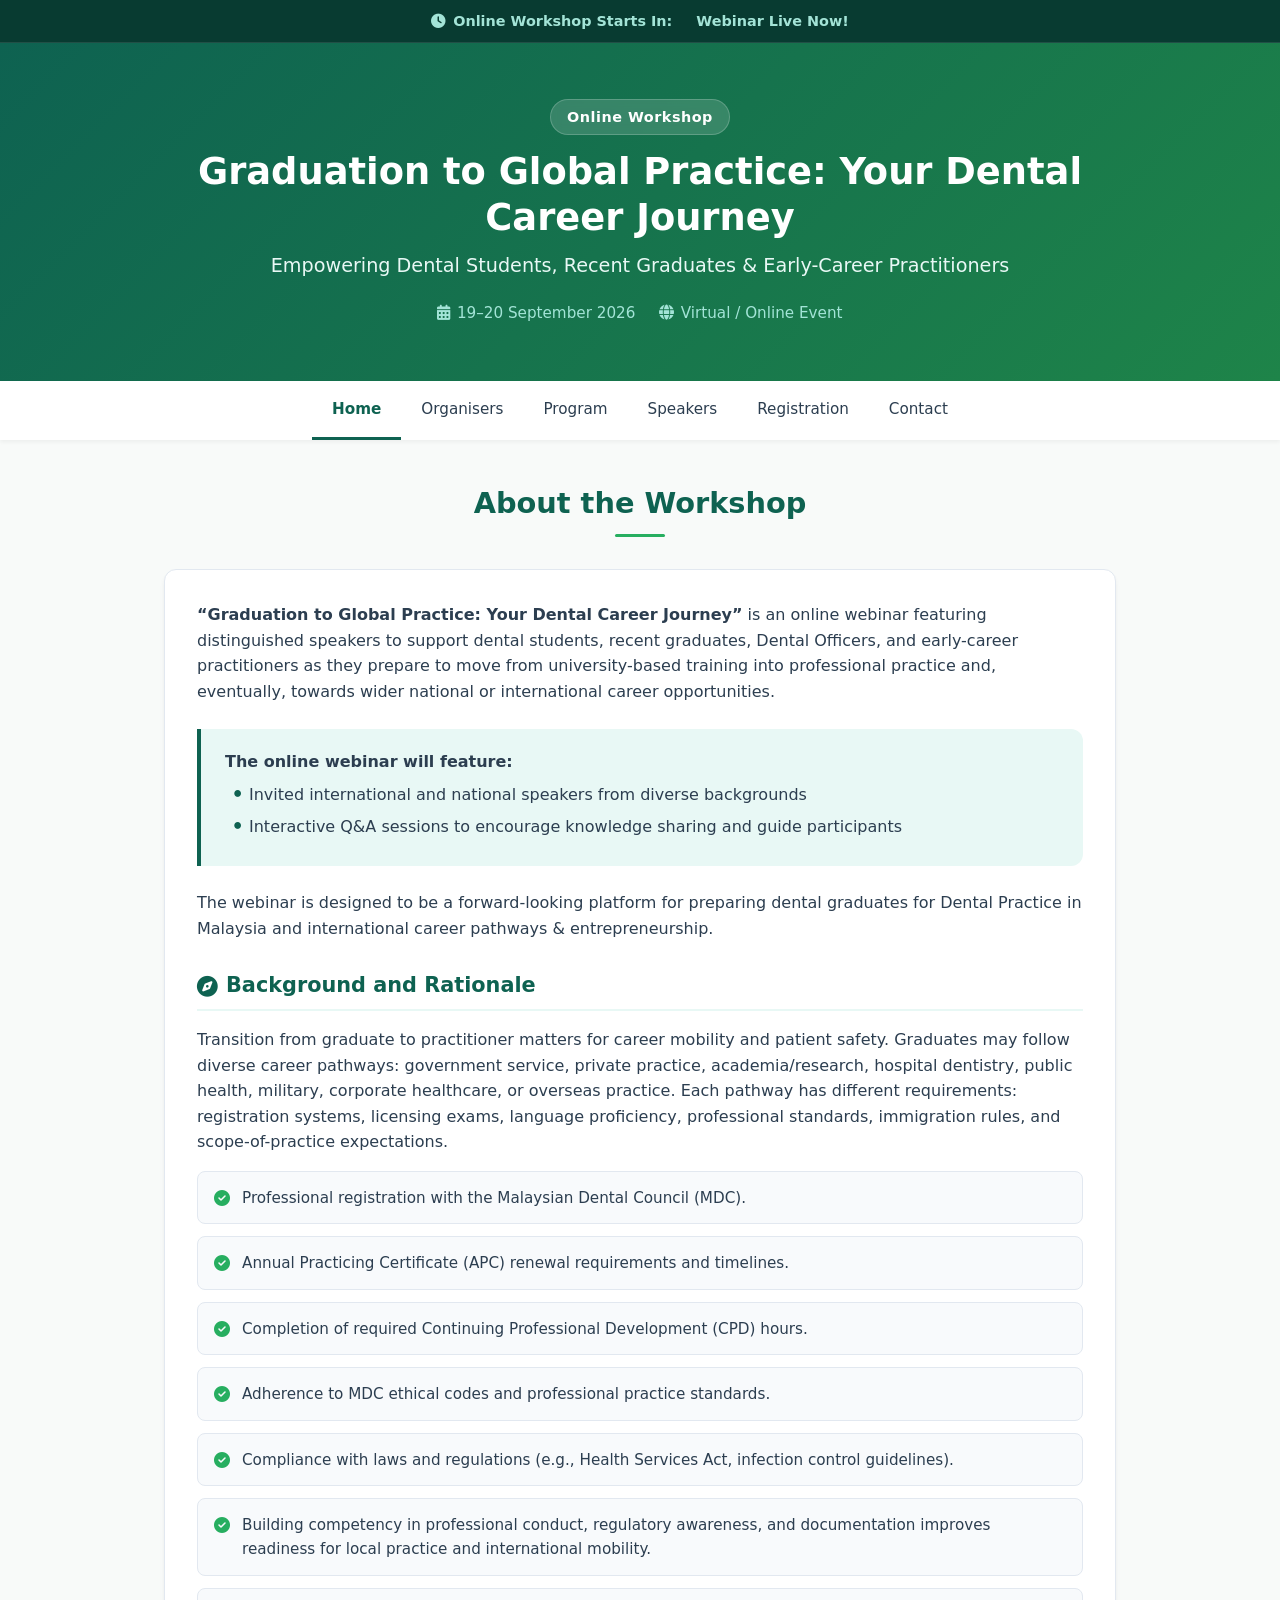
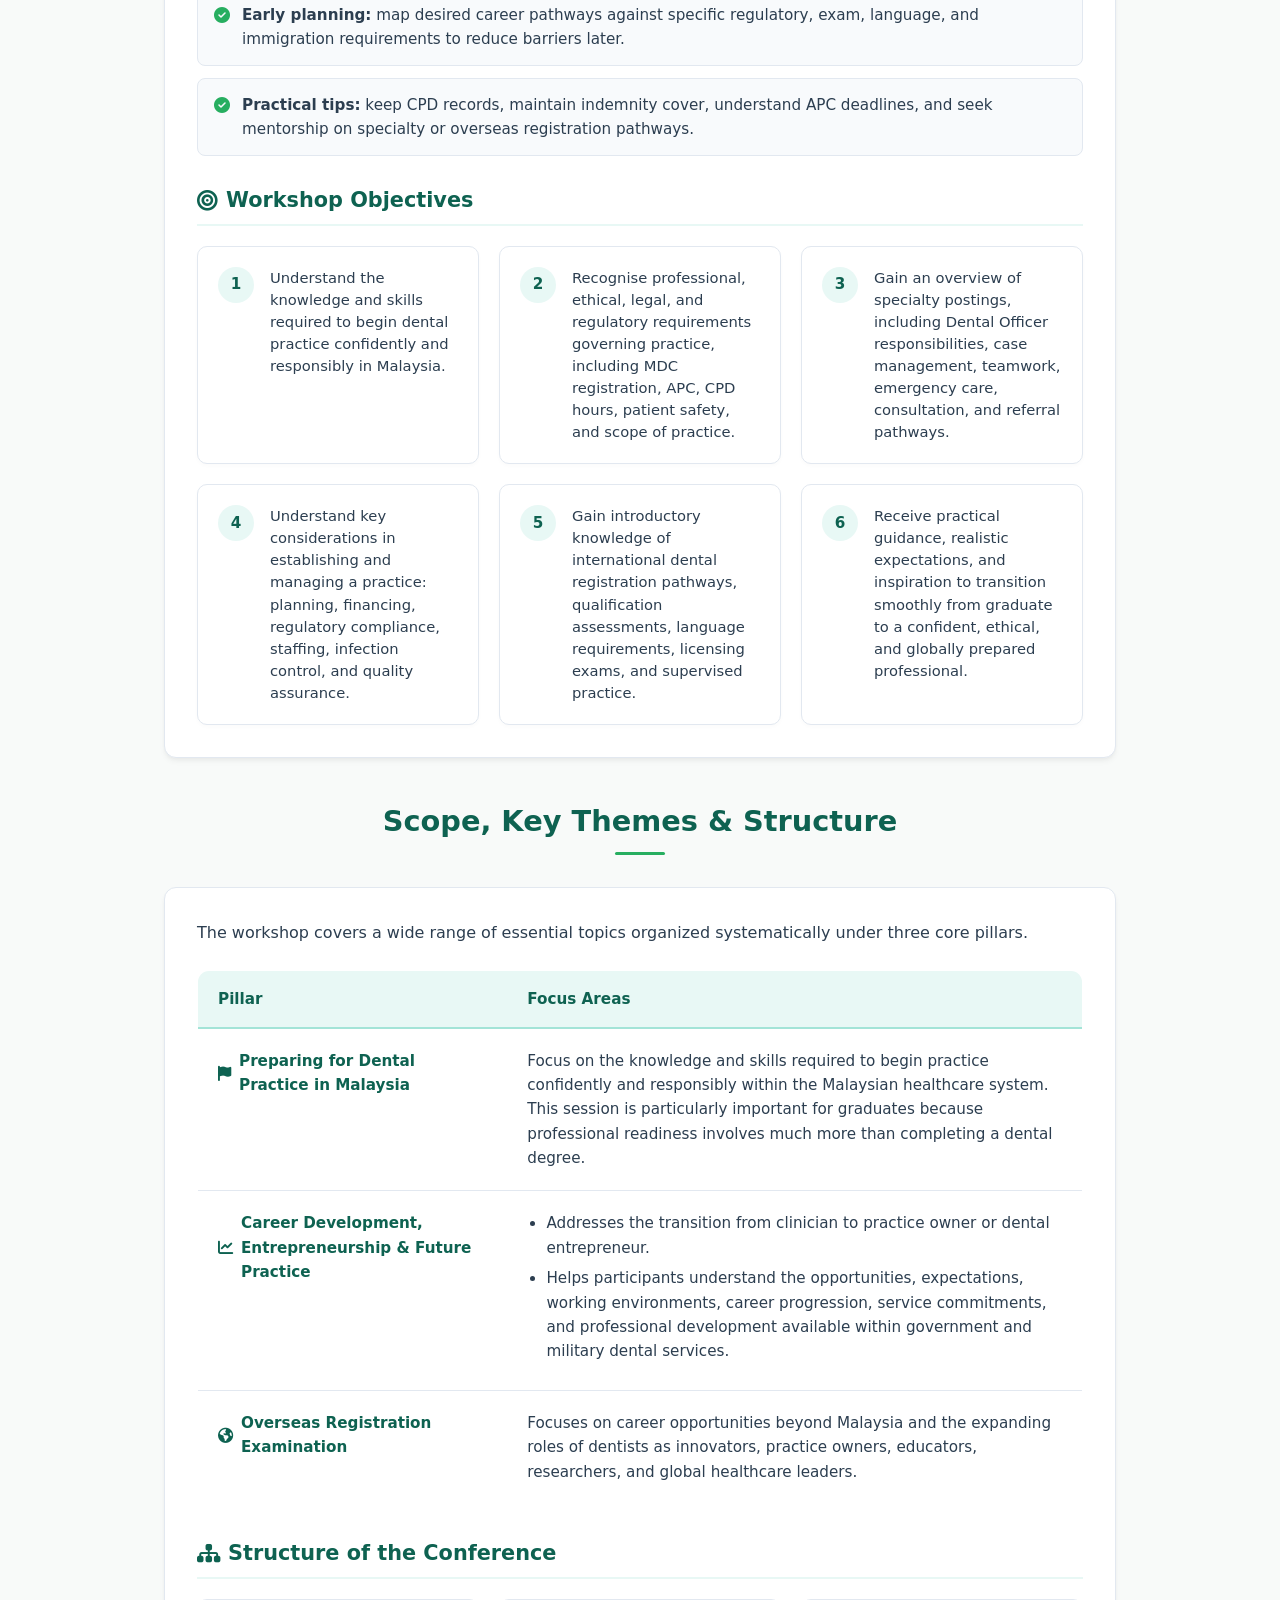
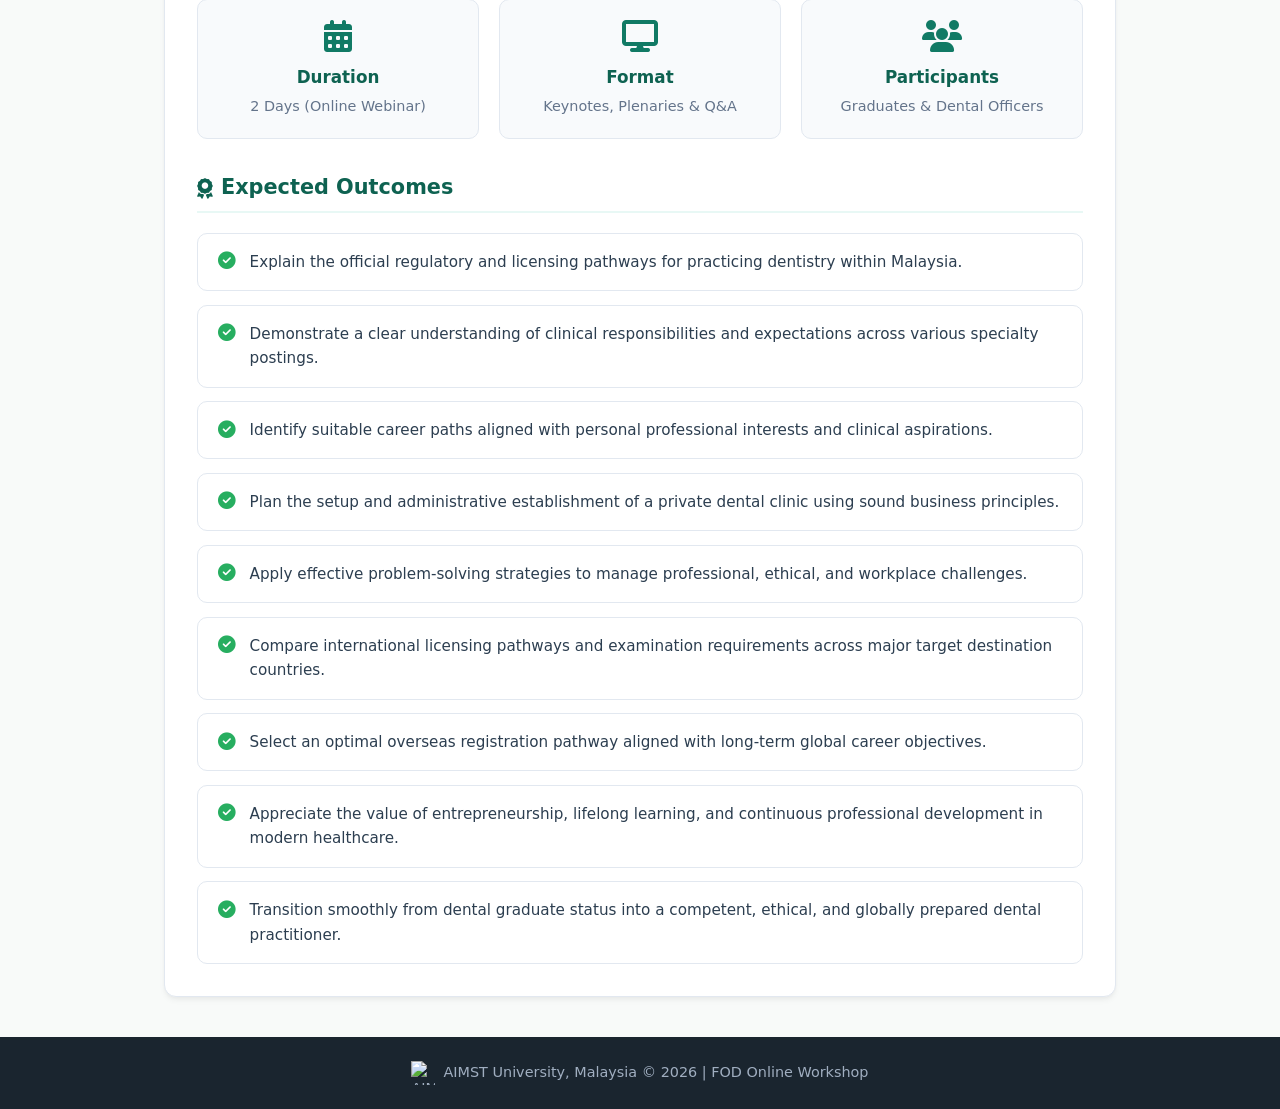
==== index.html @ 6276ccff "Add files via upload" ====
<!DOCTYPE html>
<html lang="en">

<head>
    <base href=".">
    <meta charset="UTF-8">
    <meta name="viewport" content="width=device-width, initial-scale=1.0">
    <link rel="shortcut icon" type="image/png" href="assets/aimst logo favicon.png"/>
    <meta name="description" content="Online Workshop - AIMST University">
    <title>Home | Online Workshop</title>

    <!-- Font Awesome Icons -->
    <link rel="stylesheet" href="https://cdnjs.cloudflare.com/ajax/libs/font-awesome/6.4.0/css/all.min.css">
    
    <style>
        :root {
            --primary: #0e6251;
            --primary-light: #117a65;
            --secondary: #27ae60;
            --accent: #f39c12;
            --bg-body: #f8faf9;
            --bg-card: #ffffff;
            --text-main: #2c3e50;
            --text-muted: #64748b;
            --border-color: #e2e8f0;
            --radius: 12px;
            --shadow: 0 4px 6px -1px rgba(0, 0, 0, 0.05), 0 2px 4px -1px rgba(0, 0, 0, 0.03);
            --shadow-hover: 0 10px 15px -3px rgba(0, 0, 0, 0.1), 0 4px 6px -2px rgba(0, 0, 0, 0.05);
        }

        * {
            box-sizing: border-box;
            margin: 0;
            padding: 0;
        }

        body {
            font-family: 'Segoe UI', system-ui, -apple-system, Roboto, sans-serif;
            background-color: var(--bg-body);
            color: var(--text-main);
            line-height: 1.6;
        }

        /* Countdown Bar Top Header */
        .countdown-bar {
            background: #083b31;
            color: #ffffff;
            padding: 0.6rem 1rem;
            text-align: center;
            font-size: 0.9rem;
            border-bottom: 1px solid rgba(255, 255, 255, 0.1);
        }

        .countdown-wrapper {
            max-width: 1000px;
            margin: 0 auto;
            display: flex;
            align-items: center;
            justify-content: center;
            gap: 1.5rem;
            flex-wrap: wrap;
        }

        .countdown-title {
            font-weight: 600;
            display: flex;
            align-items: center;
            gap: 0.5rem;
            color: #a3e4d7;
        }

        .timer {
            display: flex;
            gap: 0.5rem;
            align-items: center;
        }

        .timer-unit {
            background: rgba(255, 255, 255, 0.12);
            padding: 0.2rem 0.5rem;
            border-radius: 6px;
            min-width: 48px;
            text-align: center;
        }

        .timer-value {
            font-size: 1rem;
            font-weight: 700;
            color: #ffffff;
            line-height: 1;
        }

        .timer-label {
            font-size: 0.65rem;
            text-transform: uppercase;
            color: #cbd5e1;
            margin-top: 2px;
        }

        /* Hero Banner */
        .banner {
            position: relative;
            background: linear-gradient(135deg, #0e6251 0%, #1e8449 100%);
            color: white;
            padding: 3.5rem 1.5rem;
            text-align: center;
        }

        .banner-content {
            max-width: 1000px;
            margin: 0 auto;
        }

        .banner .badge {
            display: inline-block;
            background: rgba(255, 255, 255, 0.15);
            backdrop-filter: blur(5px);
            padding: 0.35rem 1rem;
            border-radius: 50px;
            font-size: 0.9rem;
            font-weight: 600;
            letter-spacing: 0.5px;
            margin-bottom: 0.85rem;
            border: 1px solid rgba(255, 255, 255, 0.2);
        }

        .banner h1 {
            font-size: 2.3rem;
            font-weight: 700;
            margin-bottom: 0.6rem;
            line-height: 1.25;
        }

        .banner p.subtitle {
            font-size: 1.2rem;
            color: #e8f8f5;
            margin-bottom: 1.2rem;
            font-weight: 500;
        }

        .banner-meta {
            display: flex;
            justify-content: center;
            gap: 1.5rem;
            font-size: 0.95rem;
            color: #a3e4d7;
            flex-wrap: wrap;
        }

        .banner-meta item {
            display: flex;
            align-items: center;
            gap: 0.4rem;
        }

        /* Navigation Bar */
        .nav-wrapper {
            background-color: #ffffff;
            box-shadow: 0 2px 4px rgba(0,0,0,0.05);
            position: sticky;
            top: 0;
            z-index: 100;
        }

        .navigation {
            display: flex;
            justify-content: center;
            flex-wrap: wrap;
            list-style: none;
            max-width: 1100px;
            margin: 0 auto;
            padding: 0;
        }

        .navigation li a {
            display: block;
            padding: 1rem 1.25rem;
            color: var(--text-main);
            text-decoration: none;
            font-weight: 500;
            font-size: 0.95rem;
            transition: all 0.2s ease;
            border-bottom: 3px solid transparent;
        }

        .navigation li a:hover {
            color: var(--primary);
            background-color: #f1f8f5;
        }

        .navigation li a.current {
            color: var(--primary);
            border-bottom-color: var(--primary);
            font-weight: 600;
        }

        /* Main Container */
        .container {
            max-width: 1000px;
            margin: 2.5rem auto;
            padding: 0 1.5rem;
        }

        .section-header {
            display: flex;
            align-items: center;
            gap: 1rem;
            margin-bottom: 1.5rem;
        }

        .section-num {
            font-size: 2rem;
            font-weight: 800;
            color: var(--secondary);
            opacity: 0.6;
            line-height: 1;
        }

        .section-title {
            text-align: center;
            font-size: 1.8rem;
            color: var(--primary);
            margin-bottom: 2rem;
            position: relative;
        }

        .section-title::after {
            content: "";
            display: block;
            width: 50px;
            height: 3px;
            background: var(--secondary);
            margin: 0.5rem auto 0;
            border-radius: 2px;
        }

        /* Cards & Content Layout */
        .card {
            background: var(--bg-card);
            border: 1px solid var(--border-color);
            border-radius: var(--radius);
            padding: 2rem;
            box-shadow: var(--shadow);
            margin-bottom: 2.5rem;
        }

        .highlight-box {
            background: #e8f8f5;
            border-left: 4px solid var(--primary);
            padding: 1.25rem 1.5rem;
            border-radius: 0 var(--radius) var(--radius) 0;
            margin: 1.5rem 0;
        }

        .highlight-box ul {
            list-style: none;
            margin-top: 0.5rem;
        }

        .highlight-box ul li {
            position: relative;
            padding-left: 1.5rem;
            margin-bottom: 0.4rem;
        }

        .highlight-box ul li::before {
            content: "•";
            color: var(--primary);
            font-weight: bold;
            font-size: 1.2rem;
            position: absolute;
            left: 0.4rem;
            top: -2px;
        }

        .sub-heading {
            font-size: 1.3rem;
            color: var(--primary);
            margin: 1.75rem 0 1rem;
            display: flex;
            align-items: center;
            gap: 0.5rem;
            border-bottom: 2px solid #e8f8f5;
            padding-bottom: 0.4rem;
        }

        /* Checkpoint & Checklist Lists */
        .check-list {
            list-style: none;
            margin: 1rem 0;
            display: grid;
            gap: 0.75rem;
        }

        .check-list li {
            display: flex;
            align-items: flex-start;
            gap: 0.75rem;
            background: #f8fafc;
            padding: 0.85rem 1rem;
            border-radius: 8px;
            border: 1px solid var(--border-color);
            font-size: 0.95rem;
        }

        .check-list li i {
            color: var(--secondary);
            margin-top: 0.25rem;
            font-size: 1rem;
        }

        /* Objectives Grid */
        .objectives-grid {
            display: grid;
            grid-template-columns: repeat(auto-fit, minmax(280px, 1fr));
            gap: 1.25rem;
            margin-top: 1.25rem;
        }

        .obj-card {
            background: #ffffff;
            border: 1px solid var(--border-color);
            border-radius: 10px;
            padding: 1.25rem;
            box-shadow: 0 2px 4px rgba(0,0,0,0.02);
            display: flex;
            gap: 1rem;
            transition: transform 0.2s ease;
        }

        .obj-card:hover {
            transform: translateY(-2px);
            border-color: #a3e4d7;
        }

        .obj-num {
            background: #e8f8f5;
            color: var(--primary);
            font-weight: 700;
            width: 36px;
            height: 36px;
            border-radius: 50%;
            display: flex;
            align-items: center;
            justify-content: center;
            flex-shrink: 0;
            font-size: 0.95rem;
        }

        .obj-text {
            font-size: 0.92rem;
            color: var(--text-main);
            line-height: 1.5;
        }

        .content-card {
            background: var(--bg-card);
            border: 1px solid var(--border-color);
            border-radius: var(--radius);
            padding: 2rem;
            box-shadow: var(--shadow);
            margin-bottom: 2.5rem;
        }

        /* Section 02 Specific Styling */
        .pillars-table-wrapper {
            overflow-x: auto;
            margin: 1.5rem 0 2rem;
        }

        .pillars-table {
            width: 100%;
            border-collapse: collapse;
            border: 1px solid var(--border-color);
            border-radius: var(--radius);
            overflow: hidden;
            background: #ffffff;
        }

        .pillars-table th {
            background-color: #e8f8f5;
            color: var(--primary);
            padding: 1rem 1.25rem;
            text-align: left;
            font-size: 0.95rem;
            font-weight: 700;
            border-bottom: 2px solid #a3e4d7;
        }

        .pillars-table td {
            padding: 1.25rem;
            border-bottom: 1px solid var(--border-color);
            vertical-align: top;
            font-size: 0.95rem;
        }

        .pillars-table tr:last-child td {
            border-bottom: none;
        }

        .pillar-title {
            font-weight: 700;
            color: var(--primary);
            display: flex;
            align-items: center;
            gap: 0.5rem;
        }

        .pillars-table td ul {
            padding-left: 1.2rem;
            margin: 0;
        }

        .pillars-table td ul li {
            margin-bottom: 0.4rem;
        }

        .structure-grid {
            display: grid;
            grid-template-columns: repeat(auto-fit, minmax(220px, 1fr));
            gap: 1.25rem;
            margin: 1.25rem 0 2rem;
        }

        .struct-card {
            background: #f8fafc;
            border: 1px solid var(--border-color);
            border-radius: 10px;
            padding: 1.25rem;
            text-align: center;
        }

        .struct-card i {
            font-size: 2rem;
            color: var(--primary-light);
            margin-bottom: 0.75rem;
        }

        .struct-card h4 {
            color: var(--primary);
            font-size: 1.05rem;
            margin-bottom: 0.3rem;
        }

        .struct-card p {
            font-size: 0.9rem;
            color: var(--text-muted);
            margin: 0;
        }

        .outcomes-list {
            list-style: none;
            padding: 0;
            display: grid;
            gap: 0.85rem;
            margin-top: 1.25rem;
        }

        .outcomes-list li {
            display: flex;
            align-items: flex-start;
            gap: 0.85rem;
            background: #ffffff;
            border: 1px solid var(--border-color);
            padding: 1rem 1.25rem;
            border-radius: 10px;
            font-size: 0.95rem;
            transition: border-color 0.2s ease;
        }

        .outcomes-list li:hover {
            border-color: #a3e4d7;
        }

        .outcomes-list li i {
            color: var(--secondary);
            font-size: 1.1rem;
            margin-top: 0.15rem;
        }

        /* Footer */
        footer {
            background-color: #1a252f;
            color: #a0aec0;
            text-align: center;
            padding: 1.5rem;
            font-size: 0.9rem;
            display: flex;
            align-items: center;
            justify-content: center;
            gap: 0.5rem;
            flex-wrap: wrap;
        }

        footer img {
            width: 24px;
            height: 24px;
            object-fit: contain;
        }

        /* Responsive */
        @media (max-width: 768px) {
            .countdown-wrapper {
                flex-direction: column;
                gap: 0.4rem;
            }

            .banner h1 {
                font-size: 1.6rem;
            }

            .navigation li a {
                padding: 0.75rem 0.8rem;
                font-size: 0.85rem;
            }

            .card {
                padding: 1.25rem;
            }

            .content-card {
                padding: 1.25rem;
                grid-template-columns: 1fr;
            }
        }
    </style>
</head>

<body>

    <!-- Countdown Timer Header -->
    <div class="countdown-bar">
        <div class="countdown-wrapper">
            <div class="countdown-title">
                <i class="fa-solid fa-clock"></i> Online Workshop Starts In:
            </div>
            <div class="timer" id="timer">
                <div class="timer-unit">
                    <div class="timer-value" id="days">00</div>
                    <div class="timer-label">Days</div>
                </div>
                <div class="timer-unit">
                    <div class="timer-value" id="hours">00</div>
                    <div class="timer-label">Hours</div>
                </div>
                <div class="timer-unit">
                    <div class="timer-value" id="minutes">00</div>
                    <div class="timer-label">Mins</div>
                </div>
                <div class="timer-unit">
                    <div class="timer-value" id="seconds">00</div>
                    <div class="timer-label">Secs</div>
                </div>
            </div>
        </div>
    </div>

    <!-- Header Banner -->
    <header class="banner">
        <div class="banner-content">
            <span class="badge">Online Workshop</span>
            <h1>Graduation to Global Practice: Your Dental Career Journey</h1>
            <p class="subtitle">Empowering Dental Students, Recent Graduates & Early-Career Practitioners</p>
            <div class="banner-meta">
                <item><i class="fa-solid fa-calendar-days"></i> 19–20 September 2026</item>
                <item><i class="fa-solid fa-globe"></i> Virtual / Online Event</item>
                <!-- <item><i class="fa-solid fa-building-columns"></i> AIMST University Faculty of Dentistry</item> -->
            </div>
        </div>
    </header>

    <!-- Navigation Bar -->
    <nav class="nav-wrapper">
        <ul class="navigation">
            <li><a class="current" href="index.html">Home</a></li>
            <li><a href="organiser.html">Organisers</a></li>
            <li><a href="program.html">Program</a></li>
            <li><a href="speakers.html">Speakers</a></li>
            <li><a href="registration.html">Registration</a></li>
            <li><a href="contact.html">Contact</a></li>
        </ul>
    </nav>

    <!-- Main Content -->
    <main class="container">
        <h2 class="section-title">About the Workshop</h2>
        <!-- Section 01: About the Workshop -->
        <div class="card">

            <p>
                <strong>“Graduation to Global Practice: Your Dental Career Journey”</strong> is an online webinar featuring distinguished speakers to support dental students, recent graduates, Dental Officers, and early-career practitioners as they prepare to move from university-based training into professional practice and, eventually, towards wider national or international career opportunities.
            </p>

            <div class="highlight-box">
                <strong>The online webinar will feature:</strong>
                <ul>
                    <li>Invited international and national speakers from diverse backgrounds</li>
                    <li>Interactive Q&amp;A sessions to encourage knowledge sharing and guide participants</li>
                </ul>
            </div>

            <p>
                The webinar is designed to be a forward-looking platform for preparing dental graduates for Dental Practice in Malaysia and international career pathways &amp; entrepreneurship.
            </p>

            <h3 class="sub-heading"><i class="fa-solid fa-compass"></i> Background and Rationale</h3>
            <p>
                Transition from graduate to practitioner matters for career mobility and patient safety. Graduates may follow diverse career pathways: government service, private practice, academia/research, hospital dentistry, public health, military, corporate healthcare, or overseas practice. Each pathway has different requirements: registration systems, licensing exams, language proficiency, professional standards, immigration rules, and scope-of-practice expectations.
            </p>

            <ul class="check-list">
                <li><i class="fa-solid fa-circle-check"></i> <span>Professional registration with the Malaysian Dental Council (MDC).</span></li>
                <li><i class="fa-solid fa-circle-check"></i> <span>Annual Practicing Certificate (APC) renewal requirements and timelines.</span></li>
                <li><i class="fa-solid fa-circle-check"></i> <span>Completion of required Continuing Professional Development (CPD) hours.</span></li>
                <li><i class="fa-solid fa-circle-check"></i> <span>Adherence to MDC ethical codes and professional practice standards.</span></li>
                <li><i class="fa-solid fa-circle-check"></i> <span>Compliance with laws and regulations (e.g., Health Services Act, infection control guidelines).</span></li>
                <li><i class="fa-solid fa-circle-check"></i> <span>Building competency in professional conduct, regulatory awareness, and documentation improves readiness for local practice and international mobility.</span></li>
                <li><i class="fa-solid fa-circle-check"></i> <span><strong>Early planning:</strong> map desired career pathways against specific regulatory, exam, language, and immigration requirements to reduce barriers later.</span></li>
                <li><i class="fa-solid fa-circle-check"></i> <span><strong>Practical tips:</strong> keep CPD records, maintain indemnity cover, understand APC deadlines, and seek mentorship on specialty or overseas registration pathways.</span></li>
            </ul>

            <h3 class="sub-heading"><i class="fa-solid fa-bullseye"></i> Workshop Objectives</h3>
            <div class="objectives-grid">
                <div class="obj-card">
                    <div class="obj-num">1</div>
                    <div class="obj-text">Understand the knowledge and skills required to begin dental practice confidently and responsibly in Malaysia.</div>
                </div>
                <div class="obj-card">
                    <div class="obj-num">2</div>
                    <div class="obj-text">Recognise professional, ethical, legal, and regulatory requirements governing practice, including MDC registration, APC, CPD hours, patient safety, and scope of practice.</div>
                </div>
                <div class="obj-card">
                    <div class="obj-num">3</div>
                    <div class="obj-text">Gain an overview of specialty postings, including Dental Officer responsibilities, case management, teamwork, emergency care, consultation, and referral pathways.</div>
                </div>
                <div class="obj-card">
                    <div class="obj-num">4</div>
                    <div class="obj-text">Understand key considerations in establishing and managing a practice: planning, financing, regulatory compliance, staffing, infection control, and quality assurance.</div>
                </div>
                <div class="obj-card">
                    <div class="obj-num">5</div>
                    <div class="obj-text">Gain introductory knowledge of international dental registration pathways, qualification assessments, language requirements, licensing exams, and supervised practice.</div>
                </div>
                <div class="obj-card">
                    <div class="obj-num">6</div>
                    <div class="obj-text">Receive practical guidance, realistic expectations, and inspiration to transition smoothly from graduate to a confident, ethical, and globally prepared professional.</div>
                </div>
            </div>
        </div>

        <h2 class="section-title">Scope, Key Themes & Structure</h2>

        <div class="content-card">
            <p class="intro-text">
                The workshop covers a wide range of essential topics organized systematically under three core pillars.
            </p>

            <!-- Core Pillars Table -->
            <div class="pillars-table-wrapper">
                <table class="pillars-table">
                    <thead>
                        <tr>
                            <th style="width: 35%;">Pillar</th>
                            <th style="width: 65%;">Focus Areas</th>
                        </tr>
                    </thead>
                    <tbody>
                        <tr>
                            <td>
                                <div class="pillar-title">
                                    <i class="fa-solid fa-flag"></i> Preparing for Dental Practice in Malaysia
                                </div>
                            </td>
                            <td>
                                Focus on the knowledge and skills required to begin practice confidently and responsibly within the Malaysian healthcare system. This session is particularly important for graduates because professional readiness involves much more than completing a dental degree.
                            </td>
                        </tr>
                        <tr>
                            <td>
                                <div class="pillar-title">
                                    <i class="fa-solid fa-chart-line"></i> Career Development, Entrepreneurship & Future Practice
                                </div>
                            </td>
                            <td>
                                <ul>
                                    <li>Addresses the transition from clinician to practice owner or dental entrepreneur.</li>
                                    <li>Helps participants understand the opportunities, expectations, working environments, career progression, service commitments, and professional development available within government and military dental services.</li>
                                </ul>
                            </td>
                        </tr>
                        <tr>
                            <td>
                                <div class="pillar-title">
                                    <i class="fa-solid fa-earth-americas"></i> Overseas Registration Examination
                                </div>
                            </td>
                            <td>
                                Focuses on career opportunities beyond Malaysia and the expanding roles of dentists as innovators, practice owners, educators, researchers, and global healthcare leaders.
                            </td>
                        </tr>
                    </tbody>
                </table>
            </div>

            <!-- Structure of the Conference -->
            <h3 class="sub-heading"><i class="fa-solid fa-sitemap"></i> Structure of the Conference</h3>
            <div class="structure-grid">
                <div class="struct-card">
                    <i class="fa-solid fa-calendar-days"></i>
                    <h4>Duration</h4>
                    <p>2 Days (Online Webinar)</p>
                </div>
                <div class="struct-card">
                    <i class="fa-solid fa-display"></i>
                    <h4>Format</h4>
                    <p>Keynotes, Plenaries & Q&amp;A</p>
                </div>
                <div class="struct-card">
                    <i class="fa-solid fa-users"></i>
                    <h4>Participants</h4>
                    <p>Graduates & Dental Officers</p>
                </div>
            </div>

            <!-- Expected Outcomes -->
            <h3 class="sub-heading"><i class="fa-solid fa-award"></i> Expected Outcomes</h3>
            <ul class="outcomes-list">
                <li>
                    <i class="fa-solid fa-circle-check"></i>
                    <span>Explain the official regulatory and licensing pathways for practicing dentistry within Malaysia.</span>
                </li>
                <li>
                    <i class="fa-solid fa-circle-check"></i>
                    <span>Demonstrate a clear understanding of clinical responsibilities and expectations across various specialty postings.</span>
                </li>
                <li>
                    <i class="fa-solid fa-circle-check"></i>
                    <span>Identify suitable career paths aligned with personal professional interests and clinical aspirations.</span>
                </li>
                <li>
                    <i class="fa-solid fa-circle-check"></i>
                    <span>Plan the setup and administrative establishment of a private dental clinic using sound business principles.</span>
                </li>
                <li>
                    <i class="fa-solid fa-circle-check"></i>
                    <span>Apply effective problem-solving strategies to manage professional, ethical, and workplace challenges.</span>
                </li>
                <li>
                    <i class="fa-solid fa-circle-check"></i>
                    <span>Compare international licensing pathways and examination requirements across major target destination countries.</span>
                </li>
                <li>
                    <i class="fa-solid fa-circle-check"></i>
                    <span>Select an optimal overseas registration pathway aligned with long-term global career objectives.</span>
                </li>
                <li>
                    <i class="fa-solid fa-circle-check"></i>
                    <span>Appreciate the value of entrepreneurship, lifelong learning, and continuous professional development in modern healthcare.</span>
                </li>
                <li>
                    <i class="fa-solid fa-circle-check"></i>
                    <span>Transition smoothly from dental graduate status into a competent, ethical, and globally prepared dental practitioner.</span>
                </li>
            </ul>
        </div>

    </main>

    <!-- Footer -->
    <footer>
        <img src="./assets/aimst logo.png" alt="AIMST Logo">
        <span>AIMST University, Malaysia &copy; 2026 | FOD Online Workshop</span>
    </footer>

    <!-- Countdown Timer Script -->
    <script>
        // Set the event start date (26 September 2026 09:00:00 UTC+8)
        const eventDate = new Date('September 19, 2026 08:00:00').getTime();

        function updateCountdown() {
            const now = new Date().getTime();
            const timeDiff = eventDate - now;

            if (timeDiff > 0) {
                const days = Math.floor(timeDiff / (1000 * 60 * 60 * 24));
                const hours = Math.floor((timeDiff % (1000 * 60 * 60 * 24)) / (1000 * 60 * 60));
                const minutes = Math.floor((timeDiff % (1000 * 60 * 60)) / (1000 * 60));
                const seconds = Math.floor((timeDiff % (1000 * 60)) / 1000);

                document.getElementById('days').innerText = days < 10 ? '0' + days : days;
                document.getElementById('hours').innerText = hours < 10 ? '0' + hours : hours;
                document.getElementById('minutes').innerText = minutes < 10 ? '0' + minutes : minutes;
                document.getElementById('seconds').innerText = seconds < 10 ? '0' + seconds : seconds;
            } else {
                document.getElementById('timer').innerHTML = "<span style='color: #a3e4d7; font-weight: bold;'>Webinar Live Now!</span>";
            }
        }

        // Run on load and every second
        updateCountdown();
        setInterval(updateCountdown, 1000);
    </script>

</body>
</html>
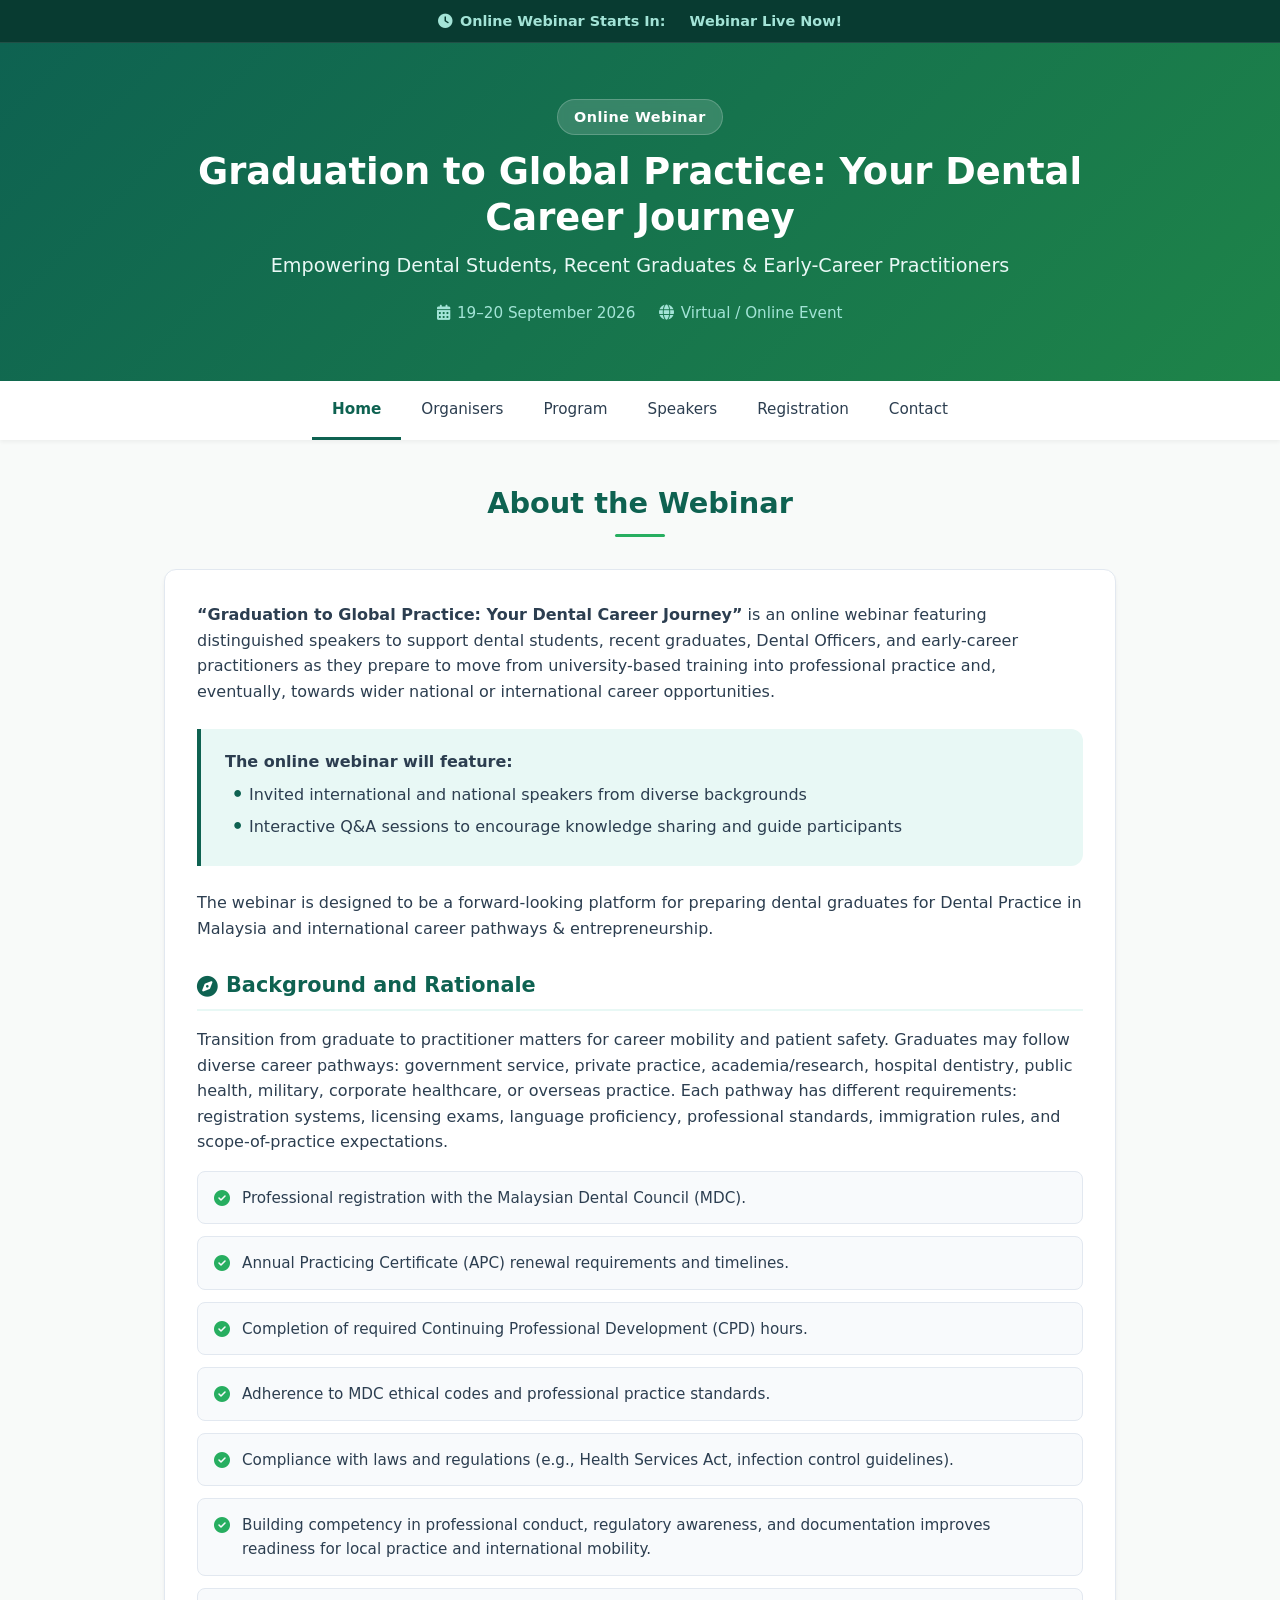
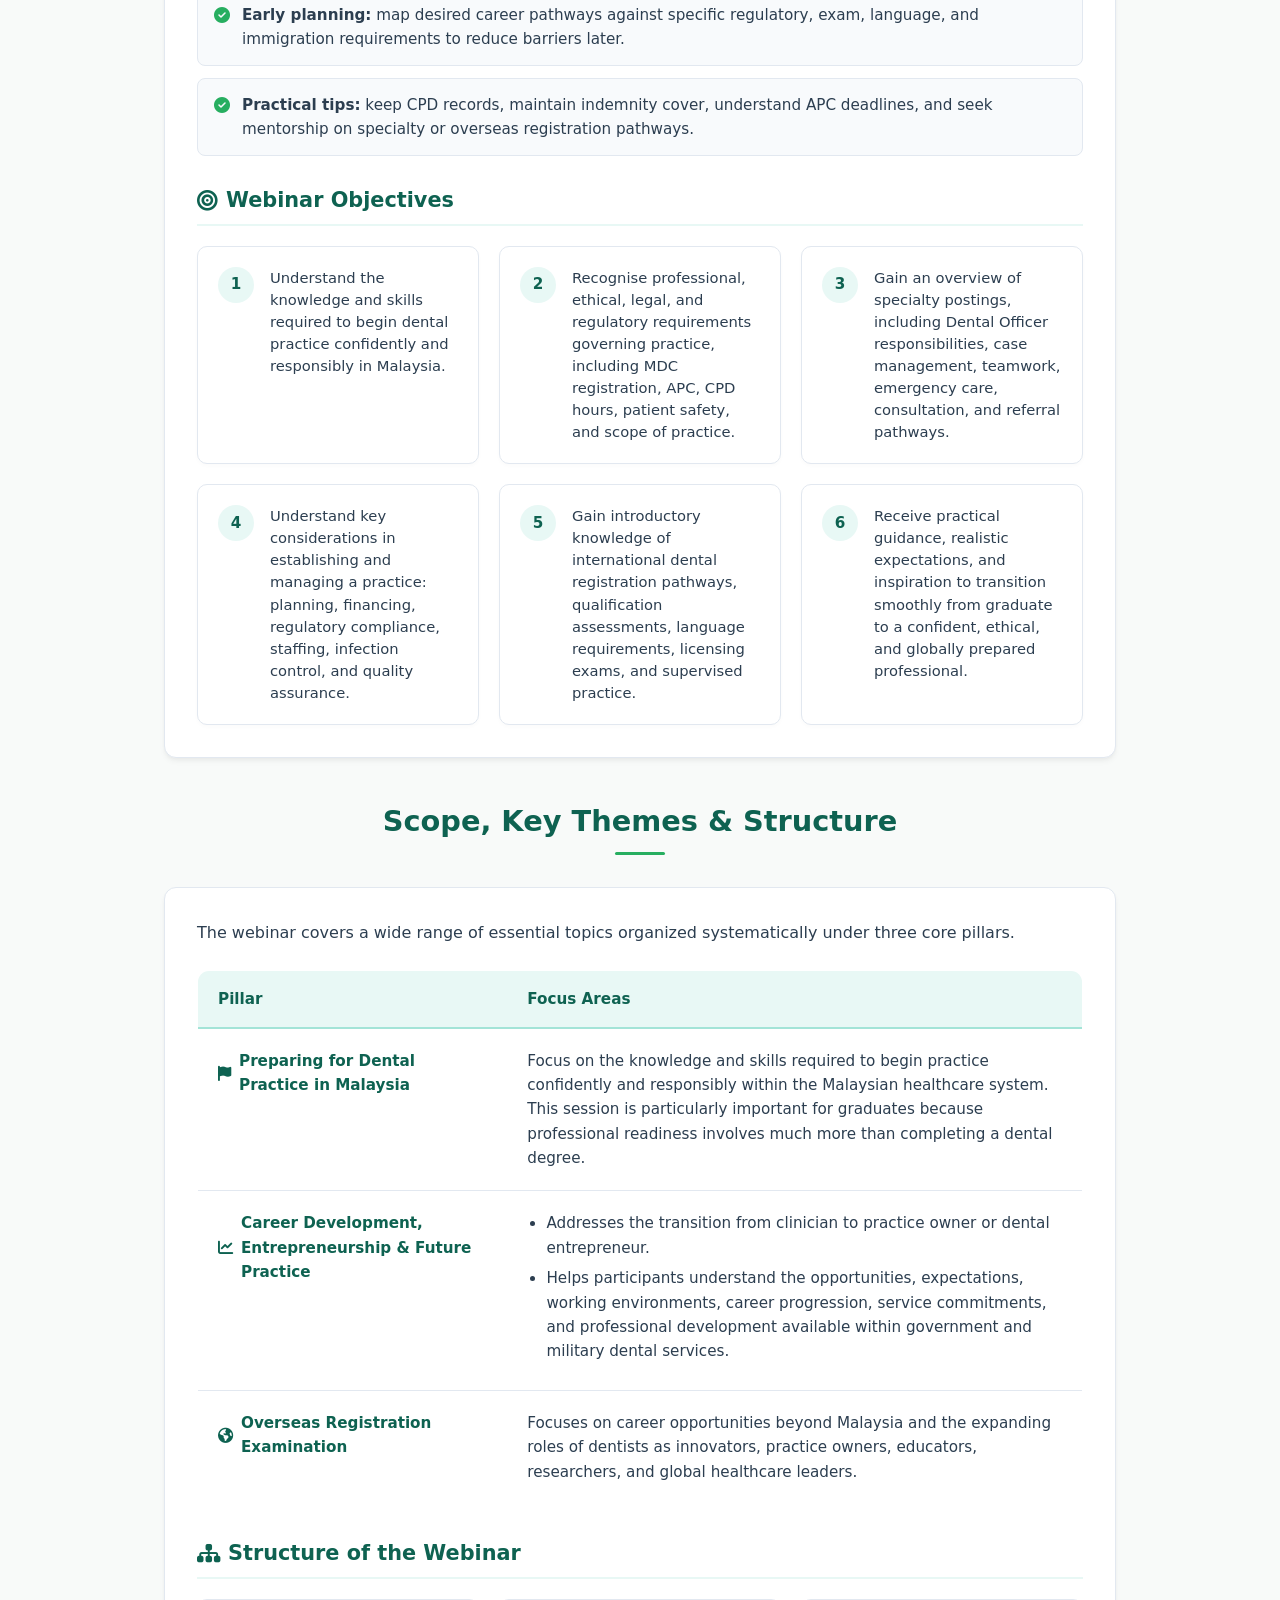
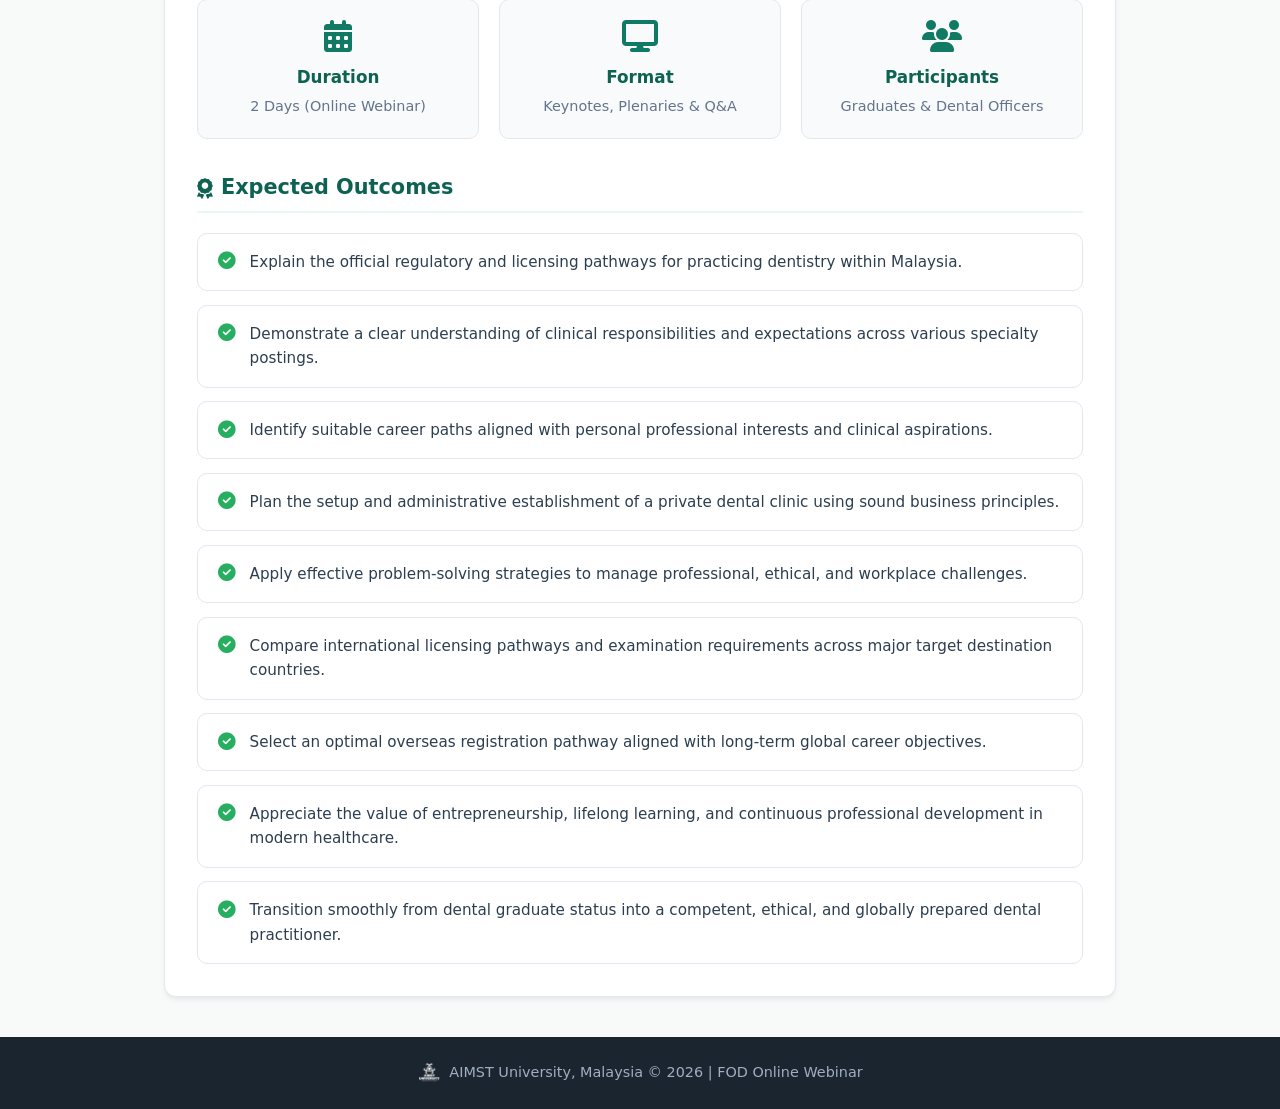
==== commit 6066d741: "Add files via upload" ====
--- a/index.html
+++ b/index.html
@@ -6,8 +6,8 @@
     <meta charset="UTF-8">
     <meta name="viewport" content="width=device-width, initial-scale=1.0">
     <link rel="shortcut icon" type="image/png" href="assets/aimst logo favicon.png"/>
-    <meta name="description" content="Online Workshop - AIMST University">
-    <title>Home | Online Workshop</title>
+    <meta name="description" content="Online Webinar - AIMST University">
+    <title>Home | Online Webinar</title>
 
     <!-- Font Awesome Icons -->
     <link rel="stylesheet" href="https://cdnjs.cloudflare.com/ajax/libs/font-awesome/6.4.0/css/all.min.css">
@@ -532,7 +532,7 @@
     <div class="countdown-bar">
         <div class="countdown-wrapper">
             <div class="countdown-title">
-                <i class="fa-solid fa-clock"></i> Online Workshop Starts In:
+                <i class="fa-solid fa-clock"></i> Online Webinar Starts In:
             </div>
             <div class="timer" id="timer">
                 <div class="timer-unit">
@@ -558,7 +558,7 @@
     <!-- Header Banner -->
     <header class="banner">
         <div class="banner-content">
-            <span class="badge">Online Workshop</span>
+            <span class="badge">Online Webinar</span>
             <h1>Graduation to Global Practice: Your Dental Career Journey</h1>
             <p class="subtitle">Empowering Dental Students, Recent Graduates & Early-Career Practitioners</p>
             <div class="banner-meta">
@@ -583,8 +583,8 @@
 
     <!-- Main Content -->
     <main class="container">
-        <h2 class="section-title">About the Workshop</h2>
-        <!-- Section 01: About the Workshop -->
+        <h2 class="section-title">About the Webinar</h2>
+        <!-- Section 01: About the Webinar -->
         <div class="card">
 
             <p>
@@ -619,7 +619,7 @@
                 <li><i class="fa-solid fa-circle-check"></i> <span><strong>Practical tips:</strong> keep CPD records, maintain indemnity cover, understand APC deadlines, and seek mentorship on specialty or overseas registration pathways.</span></li>
             </ul>
 
-            <h3 class="sub-heading"><i class="fa-solid fa-bullseye"></i> Workshop Objectives</h3>
+            <h3 class="sub-heading"><i class="fa-solid fa-bullseye"></i> Webinar Objectives</h3>
             <div class="objectives-grid">
                 <div class="obj-card">
                     <div class="obj-num">1</div>
@@ -652,7 +652,7 @@
 
         <div class="content-card">
             <p class="intro-text">
-                The workshop covers a wide range of essential topics organized systematically under three core pillars.
+                The webinar covers a wide range of essential topics organized systematically under three core pillars.
             </p>
 
             <!-- Core Pillars Table -->
@@ -702,8 +702,8 @@
                 </table>
             </div>
 
-            <!-- Structure of the Conference -->
-            <h3 class="sub-heading"><i class="fa-solid fa-sitemap"></i> Structure of the Conference</h3>
+            <!-- Structure of the Webinar -->
+            <h3 class="sub-heading"><i class="fa-solid fa-sitemap"></i> Structure of the Webinar</h3>
             <div class="structure-grid">
                 <div class="struct-card">
                     <i class="fa-solid fa-calendar-days"></i>
@@ -768,8 +768,8 @@
 
     <!-- Footer -->
     <footer>
-        <img src="./assets/aimst logo.png" alt="AIMST Logo">
-        <span>AIMST University, Malaysia &copy; 2026 | FOD Online Workshop</span>
+        <img src="./asset/images/aimstlogo100.png" alt="AIMST Logo">
+        <span>AIMST University, Malaysia &copy; 2026 | FOD Online Webinar</span>
     </footer>
 
     <!-- Countdown Timer Script -->
